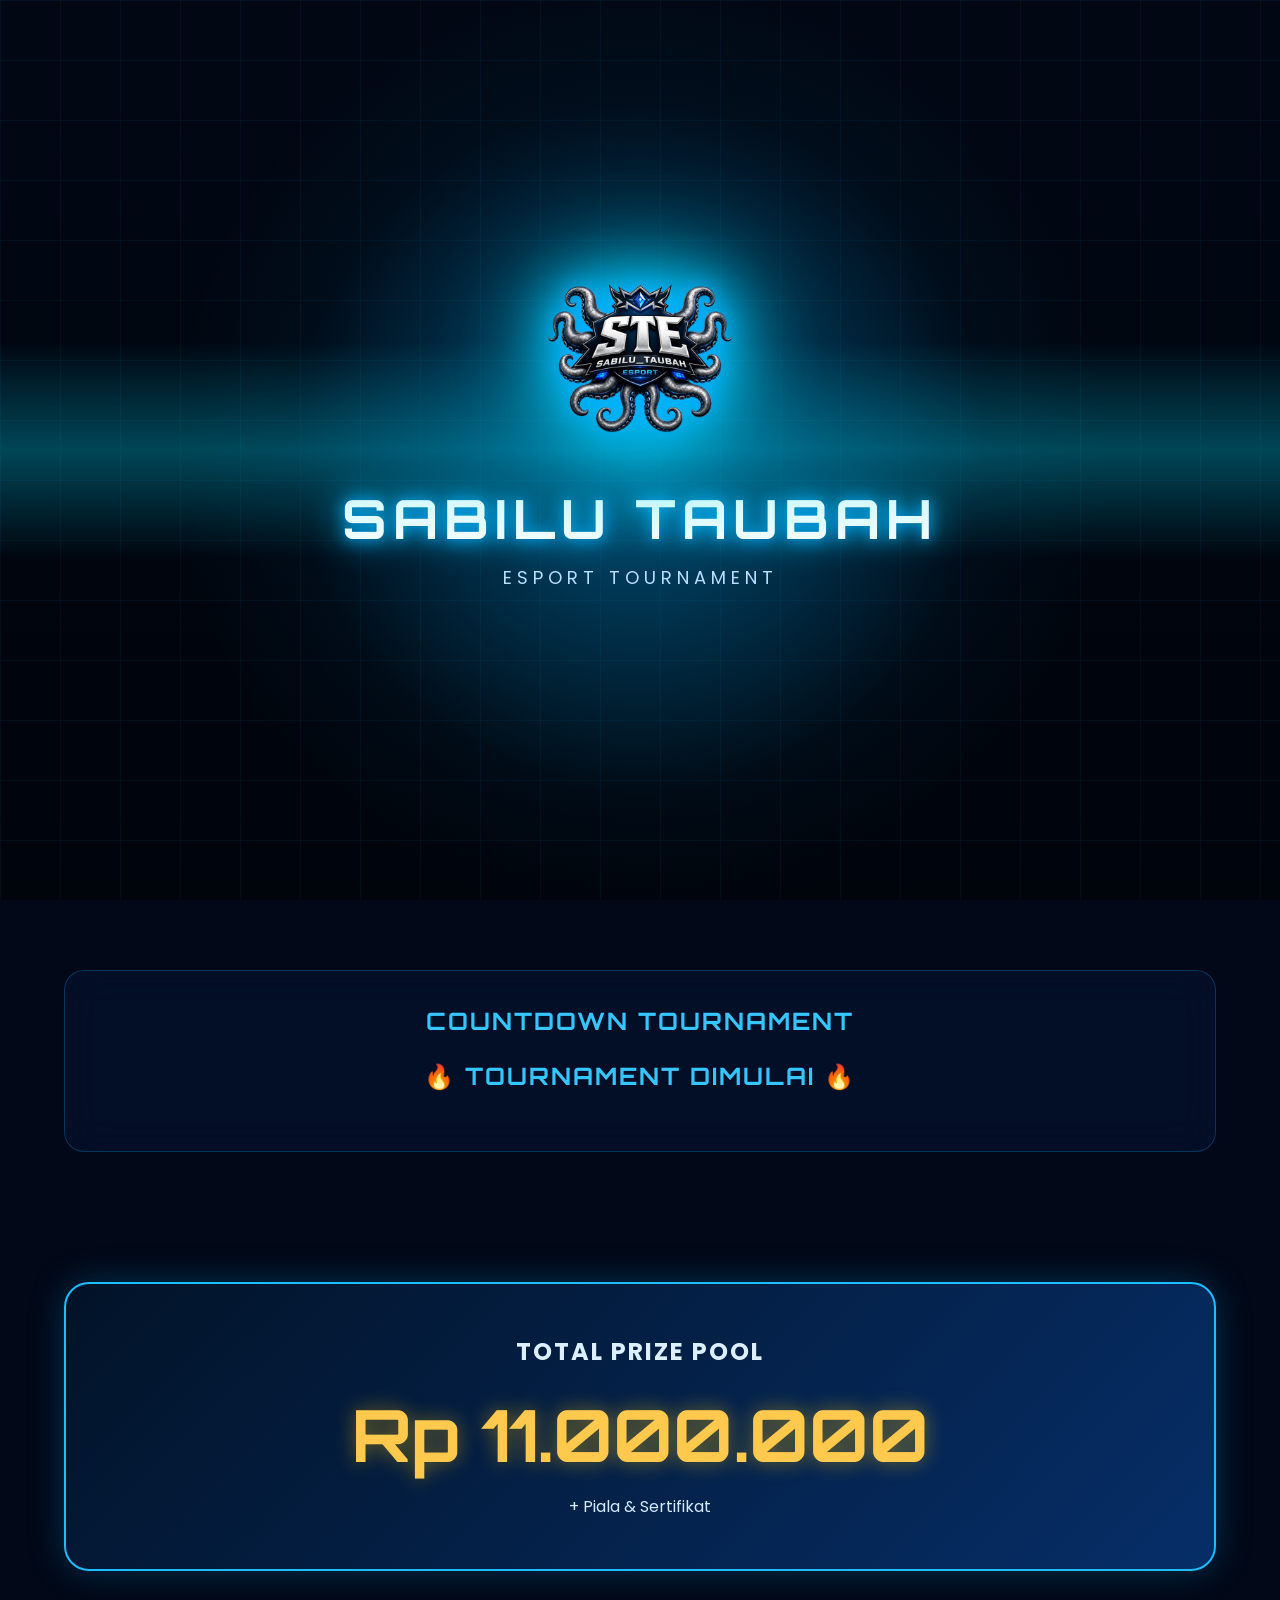
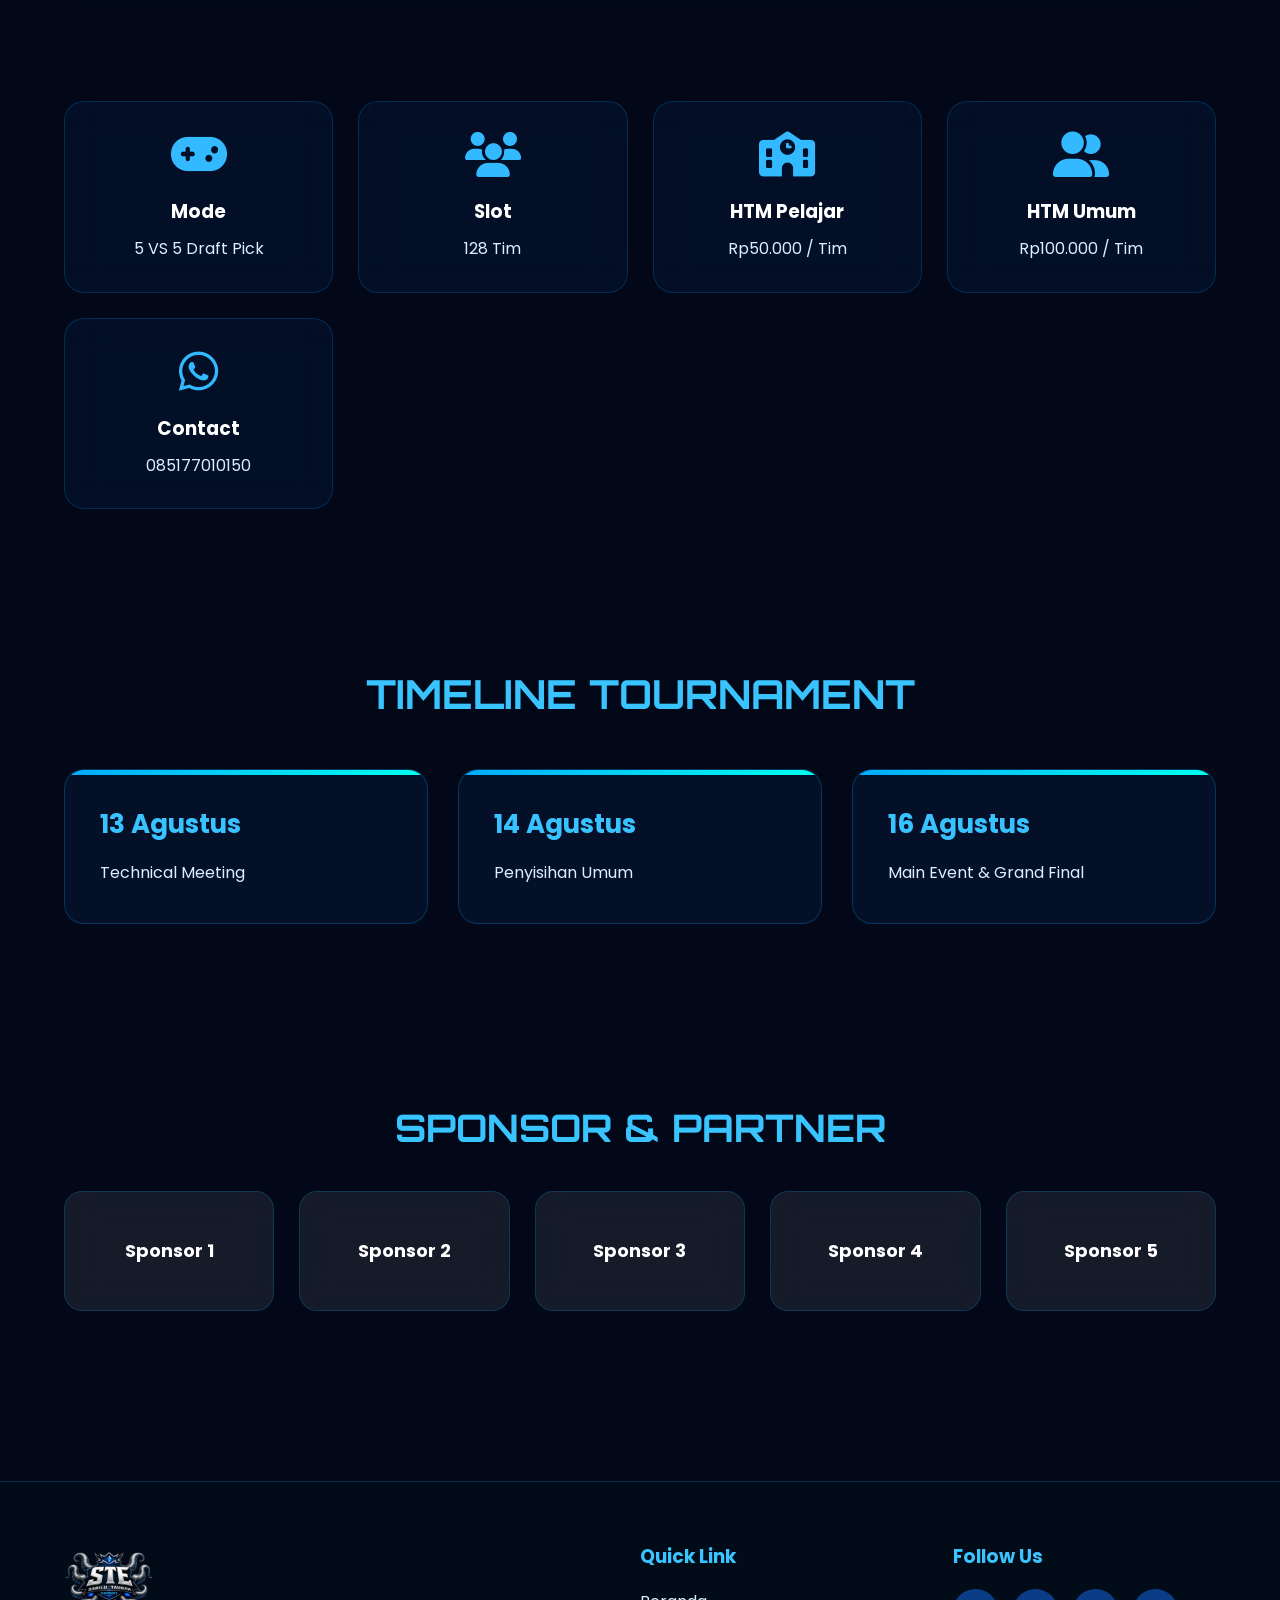
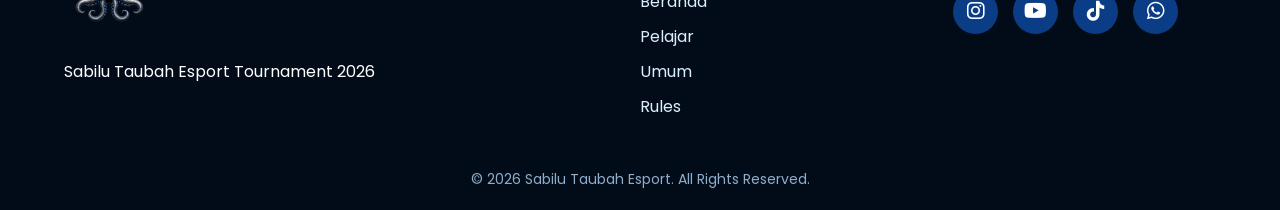
==== index.html @ e4bb710c "Update social media links in index.html" ====
<!DOCTYPE html>
<html lang="id">

<head>

    <meta charset="UTF-8">

    <meta name="viewport" content="width=device-width, initial-scale=1.0">

    <title>Sabilu Taubah Esport Tournament</title>

    <link rel="stylesheet" href="css/style.css">

    <link rel="stylesheet" href="css/loader.css">

    <link rel="preconnect" href="https://fonts.googleapis.com">

    <link rel="preconnect" href="https://fonts.gstatic.com" crossorigin>

    <link href="https://fonts.googleapis.com/css2?family=Orbitron:wght@500;700;800&family=Poppins:wght@300;400;500;600;700&display=swap" rel="stylesheet">

    <link rel="stylesheet" href="https://cdnjs.cloudflare.com/ajax/libs/font-awesome/6.7.2/css/all.min.css">

</head>

<body>

<div id="loader">

    <div class="loader-bg"></div>

    <div class="loader-light"></div>

    <img src="assets/stelogo.png" class="loader-logo">

    <h1>SABILU TAUBAH</h1>

    <p>ESPORT TOURNAMENT</p>

    <div class="loader-progress">
        <span></span>
    </div>

</div>

<div class="background"></div>

<!-- ================= NAVBAR ================= -->

<header>

<div class="container navbar">

<div class="logo">

<img src="assets/stelogo.png">

</div>

<nav>

<a href="#">Beranda</a>

<a href="pelajar.html">Pelajar</a>

<a href="umum.html">Umum</a>

<a href="#">Rules</a>

<a href="#">Timeline</a>

<a href="#">Sponsor</a>

<a href="#">FAQ</a>

<a href="#">Kontak</a>

</nav>

<a href="#" class="btn-daftar">

DAFTAR SEKARANG

</a>

</div>

</header>

<!-- ================= HERO ================= -->

<section class="hero">

<div class="overlay"></div>

<div class="container hero-grid">

<div class="hero-center">

<img src="assets/stelogo.png" class="hero-logo">

<h1>

SABILU TAUBAH

<span>ESPORT TOURNAMENT</span>

</h1>

<h3>

MOBILE LEGENDS : BANG BANG

</h3>

<p>

"Bersatu Dalam Game, Menang Dengan Sportivitas"

</p>

<div class="hero-button">

<a href="pelajar.html" class="btn blue">

🎓 REGIONAL PELAJAR

</a>

<a href="umum.html" class="btn dark">

👥 REGIONAL UMUM

</a>

</div>

</div>

<div class="hero-info">

<div class="info-box">

<i class="fa-solid fa-calendar-days"></i>

<div>

<h4>Main Event</h4>

<p>16 Agustus 2026</p>

</div>

</div>

<div class="info-box">

<i class="fa-solid fa-users"></i>

<div>

<h4>Slot Tim</h4>

<p>128 Tim</p>

</div>

</div>

<div class="info-box">

<i class="fa-solid fa-location-dot"></i>

<div>

<h4>Lokasi</h4>

<p>MAKO Sabilu_Taubah</p>

</div>

</div>

</div>

</div>

</section>

<!-- ================= COUNTDOWN ================= -->

<section class="countdown">

<div class="container">

<h2>

COUNTDOWN TOURNAMENT

</h2>

<div id="timer">

00 : 00 : 00 : 00

</div>

</div>

</section>

<!-- ================= PRIZE ================= -->

<section class="prize">

<div class="container">

<div class="prize-box">

<h2>

TOTAL PRIZE POOL

</h2>

<h1>

Rp 11.000.000

</h1>

<p>

+ Piala & Sertifikat

</p>

</div>

</div>

</section>

<!-- ================= INFO ================= -->

<section class="information">

<div class="container info-grid">

<div class="card">

<i class="fa-solid fa-gamepad"></i>

<h3>Mode</h3>

<p>5 VS 5 Draft Pick</p>

</div>

<div class="card">

<i class="fa-solid fa-users"></i>

<h3>Slot</h3>

<p>128 Tim</p>

</div>

<div class="card">

<i class="fa-solid fa-school"></i>

<h3>HTM Pelajar</h3>

<p>Rp50.000 / Tim</p>

</div>

<div class="card">

<i class="fa-solid fa-user-group"></i>

<h3>HTM Umum</h3>

<p>Rp100.000 / Tim</p>

</div>

<div class="card">

<i class="fa-brands fa-whatsapp"></i>

<h3>Contact</h3>

<p>085177010150</p>

</div>

</div>

</section>

<!-- ================= TIMELINE ================= -->

<section class="timeline">

<div class="container">

<h2>

TIMELINE TOURNAMENT

</h2>

<div class="timeline-grid">

<div class="timeline-card">

<h3>13 Agustus</h3>

<p>Technical Meeting</p>

</div>

<div class="timeline-card">

<h3>14 Agustus</h3>

<p>Penyisihan Umum</p>

</div>

<div class="timeline-card">

<h3>16 Agustus</h3>

<p>Main Event & Grand Final</p>

</div>

</div>

</div>

</section>

<!-- ================= SPONSOR ================= -->

<section class="sponsor">

<div class="container">

<h2>

SPONSOR & PARTNER

</h2>

<div class="sponsor-grid">

<div>Sponsor 1</div>

<div>Sponsor 2</div>

<div>Sponsor 3</div>

<div>Sponsor 4</div>

<div>Sponsor 5</div>

</div>

</div>

</section>

<!-- ================= FOOTER ================= -->

<footer>

<div class="container footer-grid">

<div>

<img src="assets/stelogo.png" width="90">

<p>

Sabilu Taubah Esport Tournament 2026

</p>

</div>

<div>

<h3>Quick Link</h3>

<a href="#">Beranda</a>

<a href="#">Pelajar</a>

<a href="#">Umum</a>

<a href="#">Rules</a>

</div>

<div>

<h3>Follow Us</h3>

<div class="social">

    <a href="https://instagram.com/sabilutaubah" target="_blank">
        <i class="fab fa-instagram"></i>
    </a>

    <a href="https://youtube.com/@gusiqdamofficial" target="_blank">
        <i class="fab fa-youtube"></i>
    </a>

    <a href="https://tiktok.com/@sabilutaubah" target="_blank">
        <i class="fab fa-tiktok"></i>
    </a>

    <a href="https://wa.me/6285177010150" target="_blank">
        <i class="fab fa-whatsapp"></i>
    </a>

</div>

</div>

</div>

<p class="copyright">

© 2026 Sabilu Taubah Esport. All Rights Reserved.

</p>

</footer>

<script src="js/loader.js"></script>
<script src="js/script.js"></script>
</body>

</body>

</html>
---- css/style.css ----
/* ===========================================
   SABILU TAUBAH ESPORT
   PREMIUM UI
=========================================== */

*{
    margin:0;
    padding:0;
    box-sizing:border-box;
}

html{
    scroll-behavior:smooth;
}

body{

    font-family:'Poppins',sans-serif;

    background:#020817;

    color:#fff;

    overflow-x:hidden;

}

/* ==========================
   CONTAINER
========================== */

.container{

    width:90%;

    max-width:1400px;

    margin:auto;

}

/* ==========================
   BACKGROUND
========================== */

.background{

    position:fixed;

    inset:0;

    background:url("../assets/stebackground.png");

    background-size:cover;

    background-position:center;

    background-repeat:no-repeat;

    z-index:-3;

}

.background::after{

    content:"";

    position:absolute;

    inset:0;

    background:

    linear-gradient(

    rgba(0,10,30,.85),

    rgba(0,20,60,.88)

    );

}

/* ==========================
   NAVBAR
========================== */

header{

    position:fixed;

    top:0;

    left:0;

    width:100%;

    z-index:999;

}

.navbar{

    display:flex;

    justify-content:space-between;

    align-items:center;

    height:90px;

    backdrop-filter:blur(20px);

    background:rgba(0,0,0,.30);

    border-bottom:1px solid rgba(0,170,255,.25);

}

/* ==========================
LOGO
========================== */

.logo img{

    width:75px;

    transition:.35s;

}

.logo img:hover{

    transform:scale(1.08);

}

/* ==========================
MENU
========================== */

nav{

    display:flex;

    gap:32px;

}

nav a{

    color:white;

    text-decoration:none;

    font-weight:600;

    font-size:15px;

    text-transform:uppercase;

    transition:.3s;

}

nav a:hover{

    color:#25b8ff;

}

/* ==========================
BUTTON
========================== */

.btn-daftar{

    background:#0d6efd;

    color:white;

    text-decoration:none;

    padding:14px 28px;

    border-radius:10px;

    font-weight:bold;

    transition:.35s;

    box-shadow:0 0 25px rgba(0,120,255,.45);

}

.btn-daftar:hover{

    background:#25b8ff;

    transform:translateY(-3px);

}

/* ==========================
HERO
========================== */

.hero{

    min-height:100vh;

    display:flex;

    align-items:center;

    position:relative;

    padding-top:120px;

}

.overlay{

    position:absolute;

    inset:0;

    background:rgba(0,0,0,.45);

}

.hero-grid{

    position:relative;

    z-index:2;

    display:grid;

    grid-template-columns:2fr 1fr;

    gap:40px;

    align-items:center;

}

/* ==========================
CENTER
========================== */

.hero-center{

    text-align:center;

}

.hero-logo{

    width:220px;

    margin-bottom:20px;

    filter:drop-shadow(0 0 25px #00bfff);

    animation:float 4s ease-in-out infinite;

}

@keyframes float{

0%,100%{

transform:translateY(0);

}

50%{

transform:translateY(-12px);

}

}

.hero-center h1{

    font-size:74px;

    font-family:'Orbitron',sans-serif;

    line-height:1.1;

    margin-bottom:10px;

}

.hero-center span{

    display:block;

    color:#27b9ff;

    font-size:48px;

}

.hero-center h3{

    margin-top:15px;

    font-size:28px;

    color:#cfe7ff;

}

.hero-center p{

    margin-top:20px;

    font-size:18px;

    color:#d7e9ff;

}

/* ==========================
BUTTON HERO
========================== */

.hero-button{

    margin-top:40px;

    display:flex;

    justify-content:center;

    gap:25px;

    flex-wrap:wrap;

}

.btn{

    padding:20px 35px;

    border-radius:14px;

    text-decoration:none;

    font-weight:700;

    transition:.35s;

    min-width:280px;

}

.blue{

    background:#0078ff;

    color:white;

}

.dark{

    background:#081e45;

    border:1px solid #1fbfff;

    color:white;

}

.btn:hover{

    transform:translateY(-6px);

    box-shadow:0 0 25px #00bfff;

}

/* ==========================
SIDE INFO
========================== */

.hero-info{

    display:flex;

    flex-direction:column;

    gap:20px;

}

.info-box{

    display:flex;

    align-items:center;

    gap:18px;

    padding:25px;

    border-radius:18px;

    background:rgba(0,20,50,.65);

    backdrop-filter:blur(20px);

    border:1px solid rgba(0,170,255,.30);

}

.info-box i{

    font-size:34px;

    color:#31b8ff;

}

.info-box h4{

    margin-bottom:6px;

    font-size:18px;

}

.info-box p{

    color:#d8e8ff;

}

/* ==========================
RESPONSIVE
========================== */

@media(max-width:1000px){

.hero-grid{

grid-template-columns:1fr;

}

.hero-info{

margin-top:40px;

}

.hero-center h1{

font-size:52px;

}

.hero-center span{

font-size:34px;

}

nav{

display:none;

}

.btn-daftar{

display:none;

}

}

@media(max-width:600px){

.hero-logo{

width:150px;

}

.hero-center h1{

font-size:38px;

}

.hero-center span{

font-size:26px;

}

.hero-center h3{

font-size:20px;

}

.hero-button{

flex-direction:column;

}

.btn{

width:100%;

min-width:0;

}

}/* ==========================================
   COUNTDOWN
========================================== */

.countdown{

    padding:70px 0;

}

.countdown .container{

    background:rgba(5,18,45,.75);

    border:1px solid rgba(0,170,255,.25);

    border-radius:20px;

    backdrop-filter:blur(20px);

    padding:35px;

    text-align:center;

}

.countdown h2{

    font-family:'Orbitron',sans-serif;

    color:#35c5ff;

    margin-bottom:25px;

    letter-spacing:2px;

}

#timer{

    display:flex;

    justify-content:center;

    gap:20px;

    flex-wrap:wrap;

}

.time-box{

    width:150px;

    padding:25px;

    background:rgba(0,0,0,.35);

    border:1px solid rgba(0,170,255,.25);

    border-radius:15px;

}

.time-box h1{

    font-size:52px;

    color:#35c5ff;

    font-family:'Orbitron',sans-serif;

}

.time-box p{

    margin-top:8px;

    color:#ddd;

    text-transform:uppercase;

}

/* ==========================================
   PRIZE POOL
========================================== */

.prize{

    padding:60px 0;

}

.prize-box{

    background:linear-gradient(135deg,#021328,#062e68);

    border:2px solid #1dbdff;

    border-radius:25px;

    text-align:center;

    padding:50px;

    box-shadow:0 0 35px rgba(0,170,255,.25);

}

.prize-box h2{

    color:#dbefff;

    margin-bottom:20px;

    letter-spacing:2px;

}

.prize-box h1{

    font-size:72px;

    color:#ffc94d;

    font-family:'Orbitron',sans-serif;

    text-shadow:0 0 20px rgba(255,196,0,.45);

}

.prize-box p{

    margin-top:15px;

    color:#d5e9ff;

}

/* ==========================================
   INFO TOURNAMENT
========================================== */

.information{

    padding:70px 0;

}

.info-grid{

    display:grid;

    grid-template-columns:repeat(auto-fit,minmax(220px,1fr));

    gap:25px;

}

.card{

    background:rgba(4,18,45,.75);

    border:1px solid rgba(0,170,255,.20);

    border-radius:20px;

    backdrop-filter:blur(20px);

    padding:30px;

    text-align:center;

    transition:.35s;

}

.card:hover{

    transform:translateY(-8px);

    box-shadow:0 0 25px rgba(0,180,255,.35);

}

.card i{

    font-size:45px;

    color:#32b9ff;

    margin-bottom:20px;

}

.card h3{

    margin-bottom:10px;

    color:#fff;

}

.card p{

    color:#dbefff;

    line-height:1.6;

}

/* ==========================================
   RESPONSIVE
========================================== */

@media(max-width:900px){

.prize-box h1{

font-size:48px;

}

.time-box{

width:120px;

}

.time-box h1{

font-size:40px;

}

}

@media(max-width:600px){

.countdown .container{

padding:20px;

}

.time-box{

width:100%;

}

.prize-box{

padding:30px;

}

.prize-box h1{

font-size:36px;

}

.card{

padding:20px;

}

}/* ==========================================
   TIMELINE
========================================== */

.timeline{

    padding:90px 0;

}

.timeline h2{

    text-align:center;

    font-size:40px;

    font-family:'Orbitron',sans-serif;

    margin-bottom:50px;

    color:#39c4ff;

}

.timeline-grid{

    display:grid;

    grid-template-columns:repeat(auto-fit,minmax(280px,1fr));

    gap:30px;

}

.timeline-card{

    background:rgba(5,18,45,.80);

    backdrop-filter:blur(20px);

    border:1px solid rgba(0,170,255,.25);

    border-radius:20px;

    padding:35px;

    transition:.35s;

    position:relative;

    overflow:hidden;

}

.timeline-card::before{

content:"";

position:absolute;

top:0;

left:0;

width:100%;

height:5px;

background:linear-gradient(90deg,#00aaff,#00ffee);

}

.timeline-card:hover{

transform:translateY(-10px);

box-shadow:0 0 30px rgba(0,180,255,.30);

}

.timeline-card h3{

font-size:26px;

margin-bottom:15px;

color:#38c2ff;

}

.timeline-card p{

color:#dbefff;

line-height:1.8;

}

/* ==========================================
   SPONSOR
========================================== */

.sponsor{

padding:90px 0;

}

.sponsor h2{

text-align:center;

font-size:38px;

margin-bottom:40px;

font-family:'Orbitron',sans-serif;

color:#39c4ff;

}

.sponsor-grid{

display:grid;

grid-template-columns:repeat(auto-fit,minmax(180px,1fr));

gap:25px;

}

.sponsor-grid div{

height:120px;

border-radius:18px;

display:flex;

justify-content:center;

align-items:center;

background:rgba(255,255,255,.08);

border:1px solid rgba(0,170,255,.20);

backdrop-filter:blur(20px);

transition:.3s;

font-weight:bold;

font-size:18px;

}

.sponsor-grid div:hover{

transform:scale(1.05);

box-shadow:0 0 20px rgba(0,170,255,.35);

}

/* ==========================================
   FOOTER
========================================== */

footer{

margin-top:80px;

background:#020b18;

padding:60px 0 20px;

border-top:1px solid rgba(0,170,255,.20);

}

.footer-grid{

display:grid;

grid-template-columns:2fr 1fr 1fr;

gap:50px;

}

.footer-grid img{

width:90px;

margin-bottom:20px;

}

.footer-grid h3{

margin-bottom:18px;

color:#39c4ff;

}

.footer-grid a{

display:block;

text-decoration:none;

color:#dbefff;

margin-bottom:10px;

transition:.3s;

}

.footer-grid a:hover{

color:#37bfff;

padding-left:8px;

}

.social{

display:flex;

gap:15px;

margin-top:10px;

}

.social a{

width:45px;

height:45px;

display:flex;

justify-content:center;

align-items:center;

border-radius:50%;

background:#0b3d87;

font-size:20px;

color:white;

transition:.35s;

}

.social a:hover{

background:#00aaff;

transform:translateY(-5px);

}

.copyright{

margin-top:40px;

text-align:center;

color:#8faecc;

font-size:14px;

}

/* ==========================================
   SCROLLBAR
========================================== */

::-webkit-scrollbar{

width:10px;

}

::-webkit-scrollbar-track{

background:#061224;

}

::-webkit-scrollbar-thumb{

background:#1aaeff;

border-radius:20px;

}

/* ==========================================
   ANIMATION
========================================== */

.fade-up{

opacity:0;

transform:translateY(50px);

transition:1s;

}

.fade-up.show{

opacity:1;

transform:translateY(0);

}

/* ==========================================
   MOBILE
========================================== */

@media(max-width:900px){

.footer-grid{

grid-template-columns:1fr;

text-align:center;

}

.social{

justify-content:center;

}

.timeline h2,
.sponsor h2{

font-size:30px;

}

.timeline-card{

padding:25px;

}

}

@media(max-width:600px){

.timeline{

padding:60px 0;

}

.sponsor{

padding:60px 0;

}

.timeline-card h3{

font-size:22px;

}

.sponsor-grid{

grid-template-columns:1fr 1fr;

}

}body{
    opacity:0;
    transition:opacity .8s ease;
}

body.loaded{
    opacity:1;
}
---- css/loader.css ----
/* ===========================================
   SABILU TAUBAH ESPORT
   CINEMATIC LOADER
=========================================== */

#loader{
    position:fixed;
    inset:0;
    width:100%;
    height:100vh;
    background:#010814;
    display:flex;
    justify-content:center;
    align-items:center;
    flex-direction:column;
    overflow:hidden;
    z-index:99999;
    transition:opacity .8s ease,visibility .8s ease;
}

#loader.hide{
    opacity:0;
    visibility:hidden;
    pointer-events:none;
}

/* ===========================
   BACKGROUND
=========================== */

.loader-bg{
    position:absolute;
    inset:0;
    background:
    radial-gradient(circle at center,
    rgba(0,170,255,.15),
    transparent 60%),
    linear-gradient(#010814,#00040b);
}

/* ===========================
   GRID
=========================== */

.loader-bg::before{

    content:"";

    position:absolute;

    inset:0;

    background-image:

    linear-gradient(rgba(0,170,255,.05) 1px,transparent 1px),

    linear-gradient(90deg,rgba(0,170,255,.05) 1px,transparent 1px);

    background-size:60px 60px;

    animation:gridMove 10s linear infinite;

}

@keyframes gridMove{

    from{

        transform:translateY(0);

    }

    to{

        transform:translateY(60px);

    }

}

/* ===========================
   LIGHT
=========================== */

.loader-light{

    position:absolute;

    width:700px;

    height:700px;

    border-radius:50%;

    background:

    radial-gradient(circle,

    rgba(0,180,255,.35),

    transparent 70%);

    animation:pulse 3s ease infinite;

}

@keyframes pulse{

0%,100%{

transform:scale(1);

opacity:.6;

}

50%{

transform:scale(1.15);

opacity:1;

}

}

/* ===========================
   LOGO
=========================== */

.loader-logo{

    width:190px;

    position:relative;

    z-index:5;

    opacity:0;

    transform:scale(.6);

    animation:

    logoIn 1.4s forwards;

    filter:

    drop-shadow(0 0 10px #00aaff)

    drop-shadow(0 0 25px #00bfff)

    drop-shadow(0 0 50px #00e1ff);

}

@keyframes logoIn{

0%{

opacity:0;

transform:scale(.5);

}

100%{

opacity:1;

transform:scale(1);

}

}

/* ===========================
   TITLE
=========================== */

#loader h1{

    margin-top:30px;

    font-family:'Orbitron',sans-serif;

    font-size:54px;

    letter-spacing:6px;

    color:white;

    opacity:0;

    animation:titleIn 1s .8s forwards;

    text-shadow:

    0 0 15px #00aaff,

    0 0 35px #00bfff;

}

#loader p{

    margin-top:12px;

    color:#b8dfff;

    font-size:18px;

    letter-spacing:5px;

    opacity:0;

    animation:titleIn 1s 1.2s forwards;

}

@keyframes titleIn{

from{

opacity:0;

transform:translateY(25px);

filter:blur(8px);

}

to{

opacity:1;

transform:translateY(0);

filter:blur(0);

}

}

/* ===========================
   SCAN LINE
=========================== */

#loader::after{

    content:"";

    position:absolute;

    left:0;

    width:100%;

    height:220px;

    background:

    linear-gradient(

    transparent,

    rgba(0,220,255,.30),

    transparent);

    animation:scan 2.6s infinite;

}

@keyframes scan{

0%{

top:-250px;

}

100%{

top:100%;

}

}

/* ===========================
   LOADING BAR
=========================== */

.loader-progress{

    width:320px;

    height:5px;

    background:rgba(255,255,255,.08);

    margin-top:40px;

    border-radius:20px;

    overflow:hidden;

}

.loader-progress span{

    display:block;

    width:0%;

    height:100%;

    background:linear-gradient(90deg,#00aaff,#00ffee);

    animation:loading 3.8s linear forwards;

    box-shadow:0 0 20px #00bfff;

}

@keyframes loading{

    from{

        width:0;

    }

    to{

        width:100%;

    }

}

/* ===========================
   RESPONSIVE
=========================== */

@media(max-width:768px){

.loader-logo{

width:140px;

}

#loader h1{

font-size:32px;

letter-spacing:3px;

}

#loader p{

font-size:14px;

letter-spacing:2px;

}

.loader-progress{

width:220px;

}

}
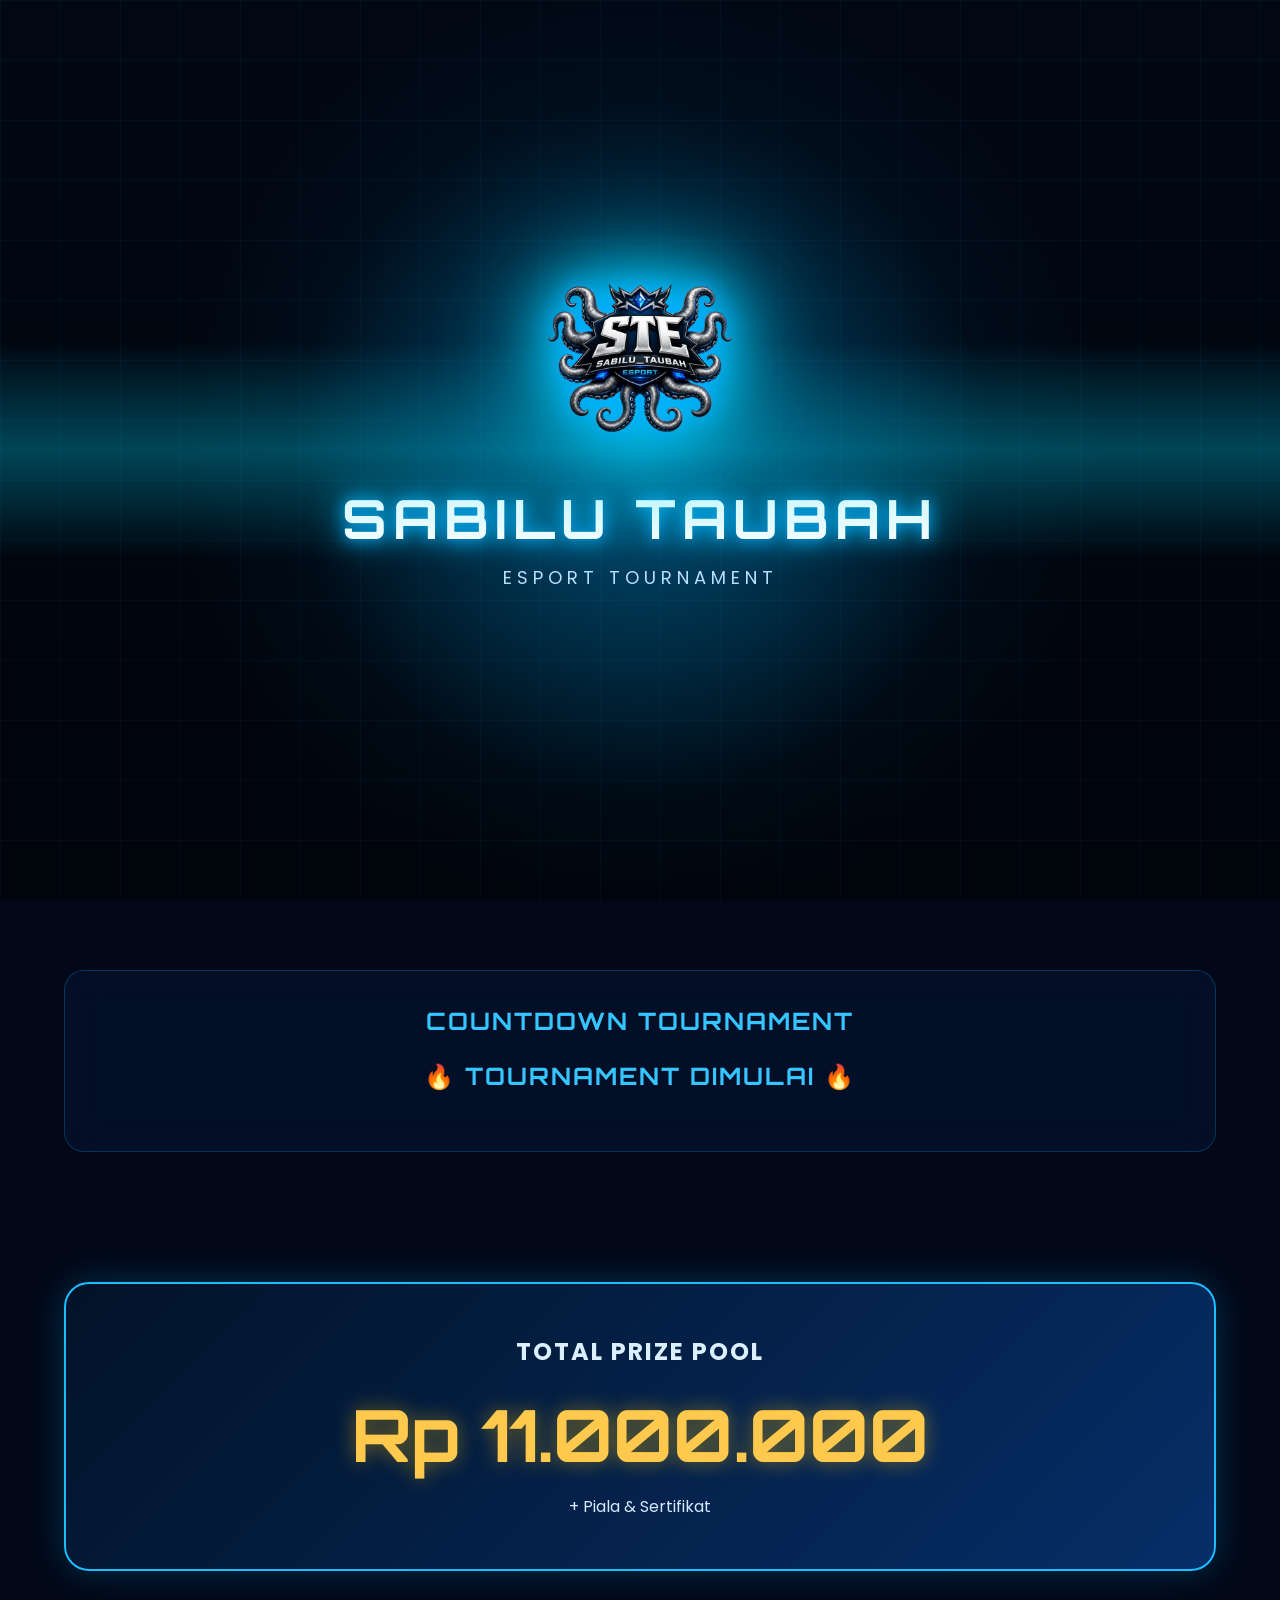
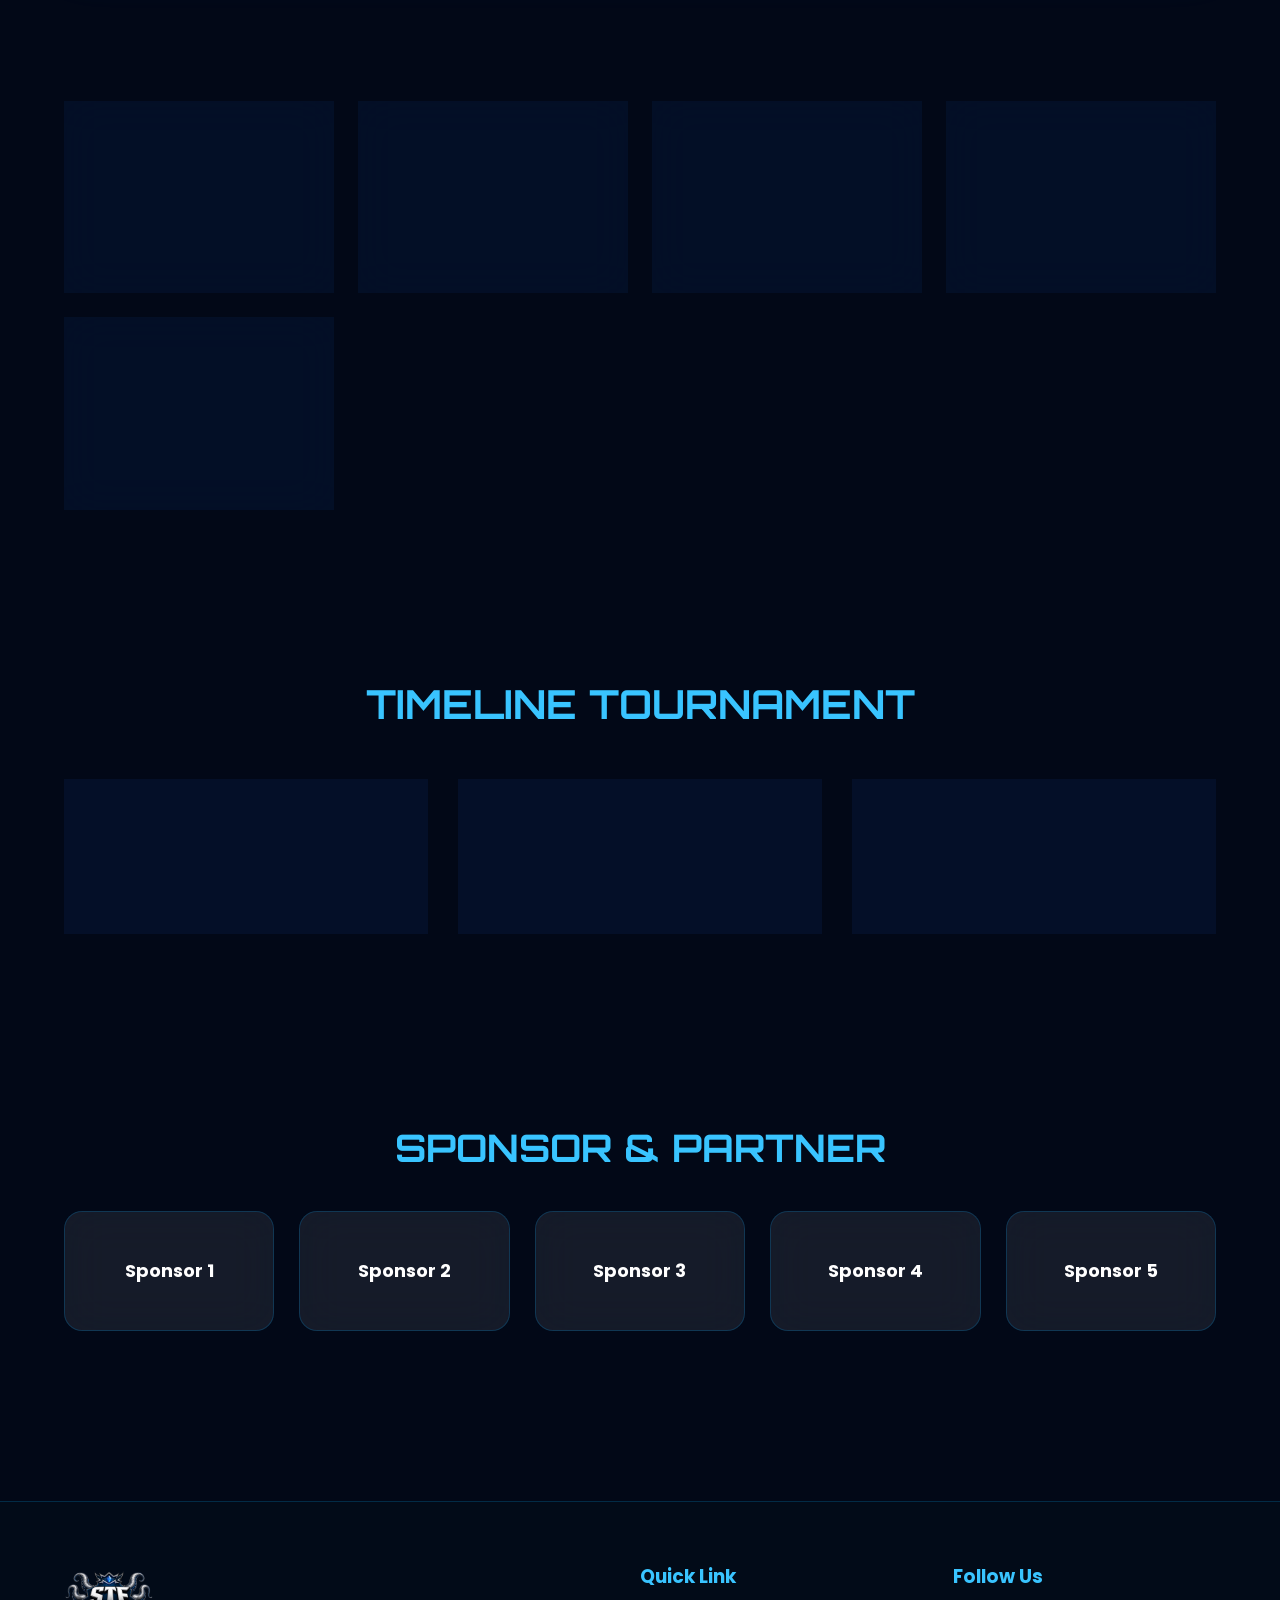
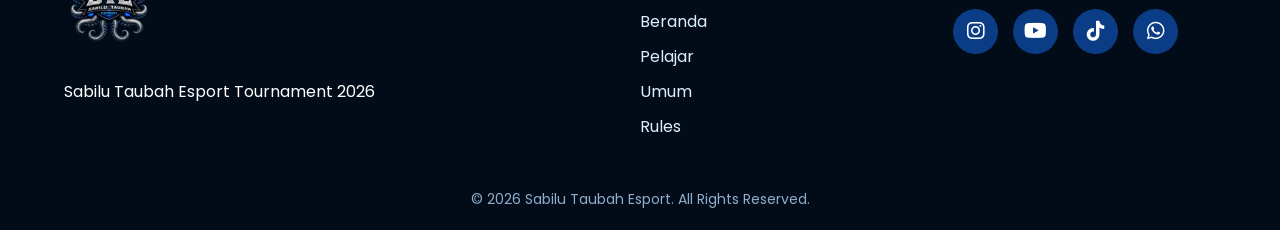
==== commit 9a3542d3: "Add Timeline Tournament section to index.html Added a new section for the Timeline Tournament with d" ====
--- a/index.html
+++ b/index.html
@@ -67,7 +67,27 @@
 
 <a href="#">Rules</a>
 
-<a href="#">Timeline</a>
+<a href="#timeline">Timeline</a>
+    <section id="timeline" class="timeline">
+
+    <div class="container">
+
+        <h2>TIMELINE TOURNAMENT</h2>
+
+        <p class="timeline-subtitle">
+            Jadwal Resmi Sabilu Taubah Esport Tournament 2026
+        </p>
+
+        <div class="timeline-poster">
+
+            <img src="assets/timeline-poster.jpg"
+                 alt="Timeline Tournament">
+
+        </div>
+
+    </div>
+
+</section>
 
 <a href="#">Sponsor</a>
 
@@ -413,15 +433,15 @@
 
 <div class="social">
 
-    <a href="https://instagram.com/sabilutaubah" target="_blank">
+    <a href="https://instagram.com/media_sabilutaubah" target="_blank">
         <i class="fab fa-instagram"></i>
     </a>
 
-    <a href="https://youtube.com/@gusiqdamofficial" target="_blank">
+    <a href="https://www.youtube.com/@gusiqdamofficial1024" target="_blank">
         <i class="fab fa-youtube"></i>
     </a>
 
-    <a href="https://tiktok.com/@sabilutaubah" target="_blank">
+    <a href="https://www.tiktok.com/@majelis_sabiluttaubah" target="_blank">
         <i class="fab fa-tiktok"></i>
     </a>
 
--- a/css/style.css
+++ b/css/style.css
@@ -1193,4 +1193,52 @@
 
 body.loaded{
     opacity:1;
-}+}/* ==========================
+   TIMELINE POSTER
+========================== */
+
+.timeline{
+    padding:100px 0;
+}
+
+.timeline-subtitle{
+    text-align:center;
+    color:#c7dfff;
+    margin-top:15px;
+    margin-bottom:40px;
+    font-size:18px;
+}
+
+.timeline-poster{
+
+    display:flex;
+    justify-content:center;
+
+}
+
+.timeline-poster img{
+
+    width:100%;
+    max-width:750px;
+
+    border-radius:22px;
+
+    border:2px solid rgba(0,170,255,.25);
+
+    box-shadow:
+        0 0 40px rgba(0,170,255,.25);
+
+    transition:.4s;
+
+    cursor:pointer;
+
+}
+
+.timeline-poster img:hover{
+
+    transform:scale(1.02);
+
+    box-shadow:
+        0 0 60px rgba(0,170,255,.45);
+
+}
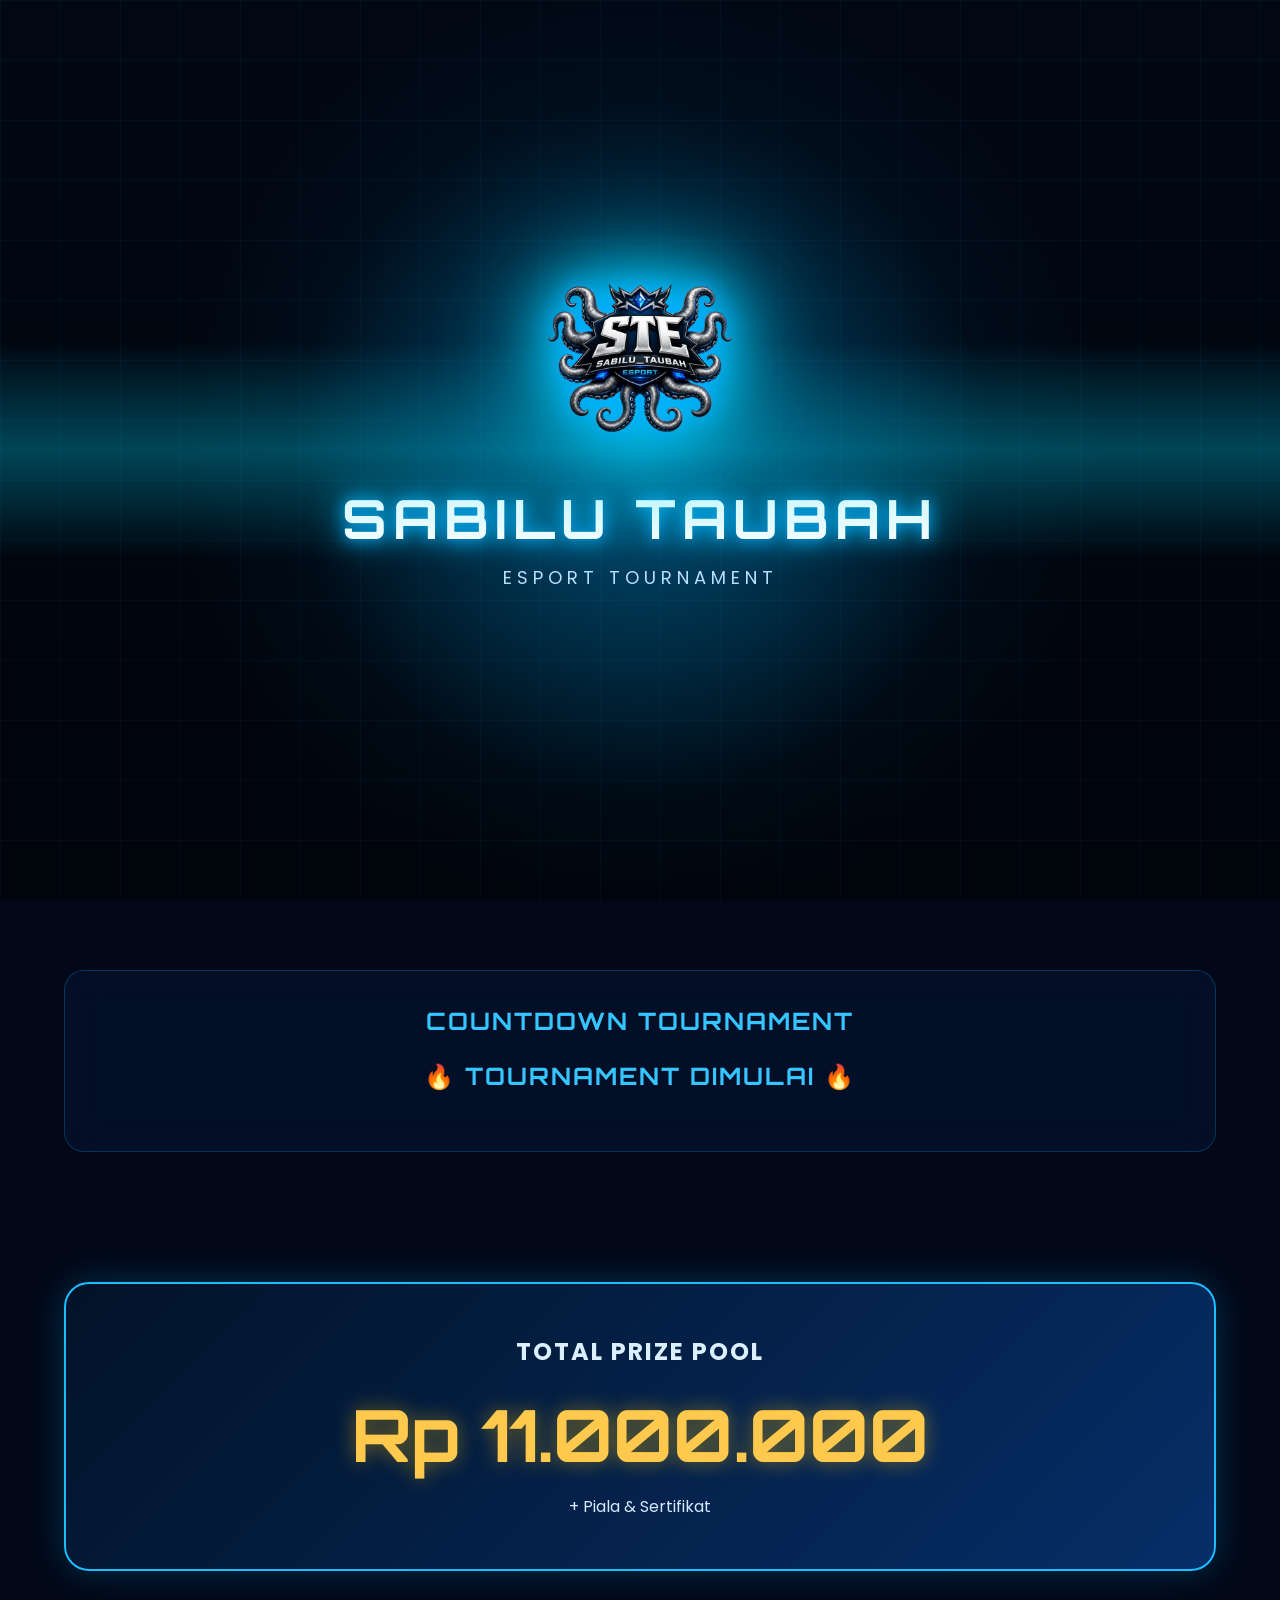
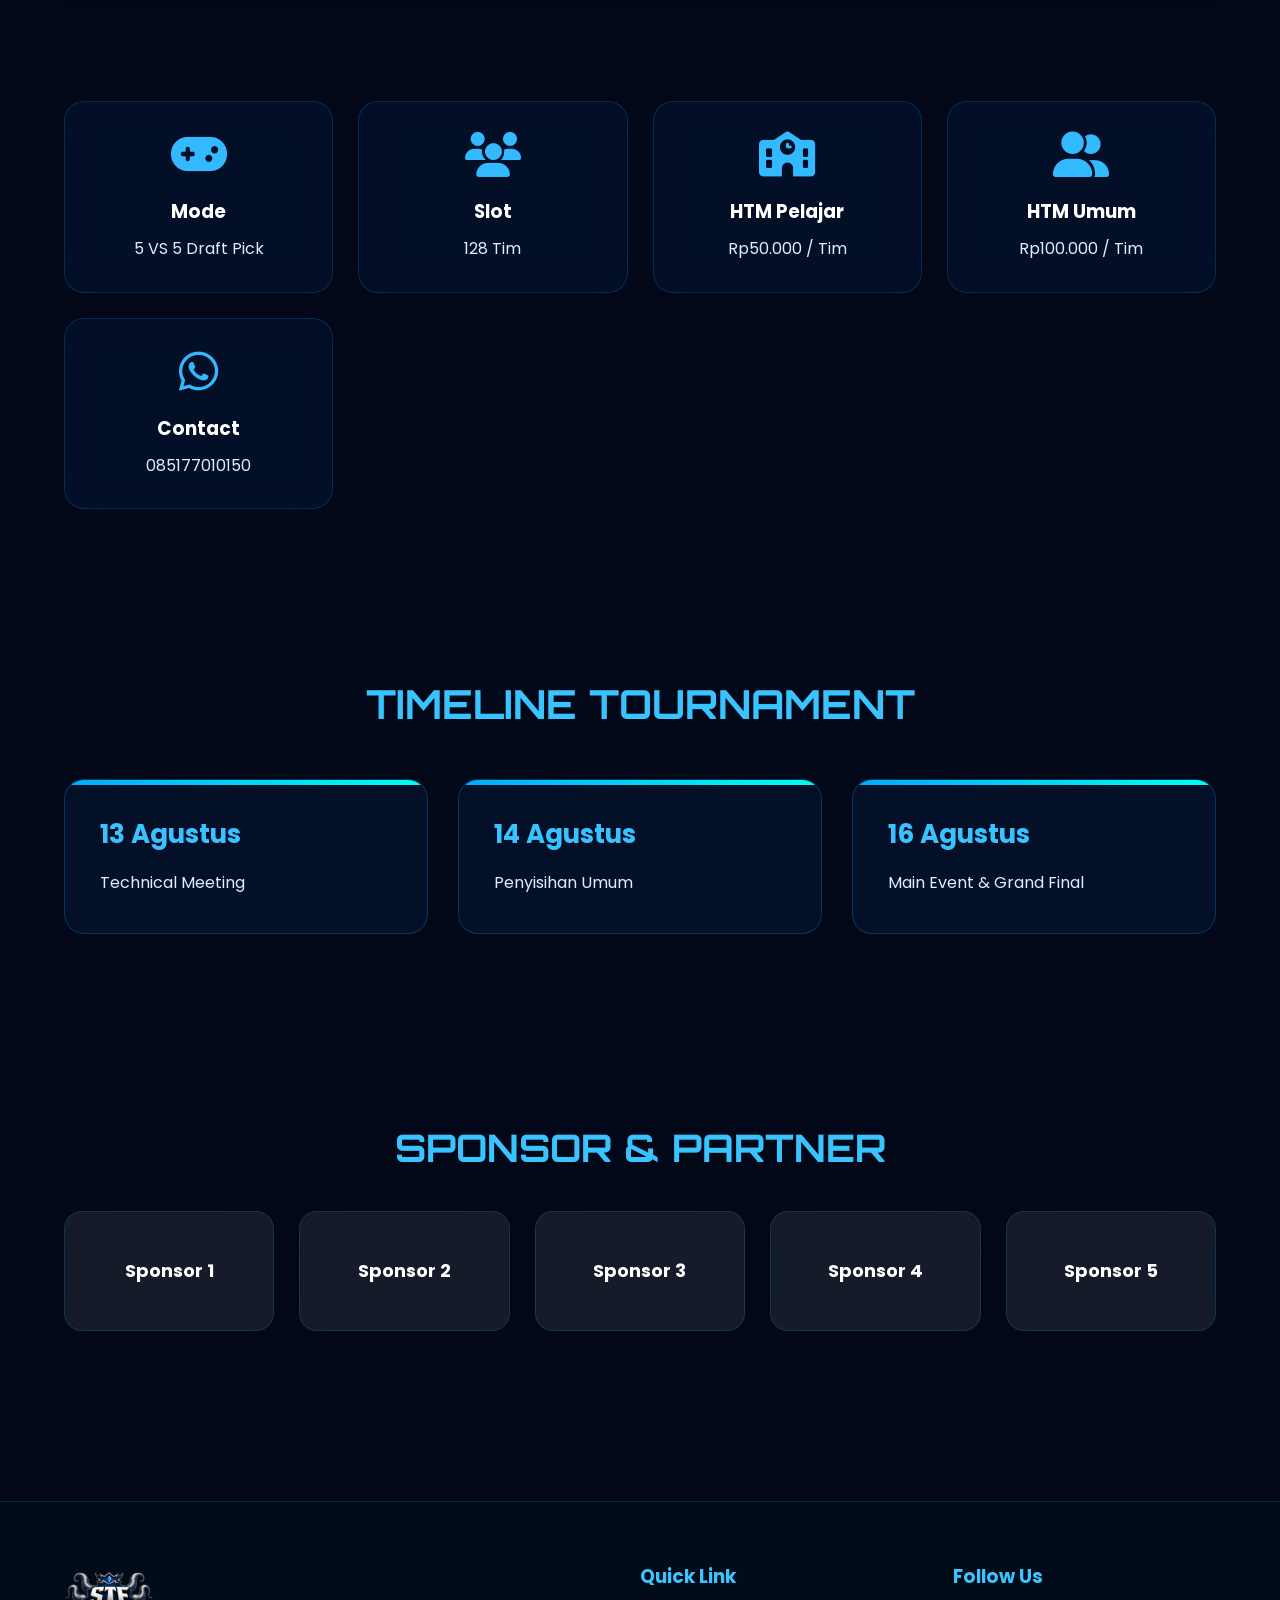
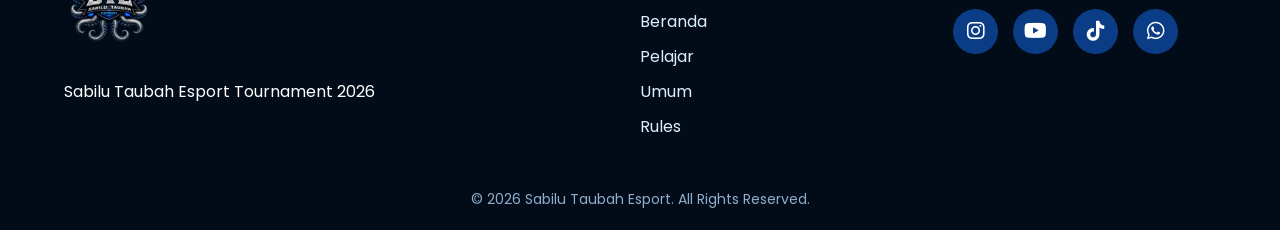
==== commit cc01115b: "Update Timeline link to point to timeline.html" ====
--- a/index.html
+++ b/index.html
@@ -67,7 +67,7 @@
 
 <a href="#">Rules</a>
 
-<a href="#timeline">Timeline</a>
+<a href="timeline.html">TIMELINE</a>
     <section id="timeline" class="timeline">
 
     <div class="container">
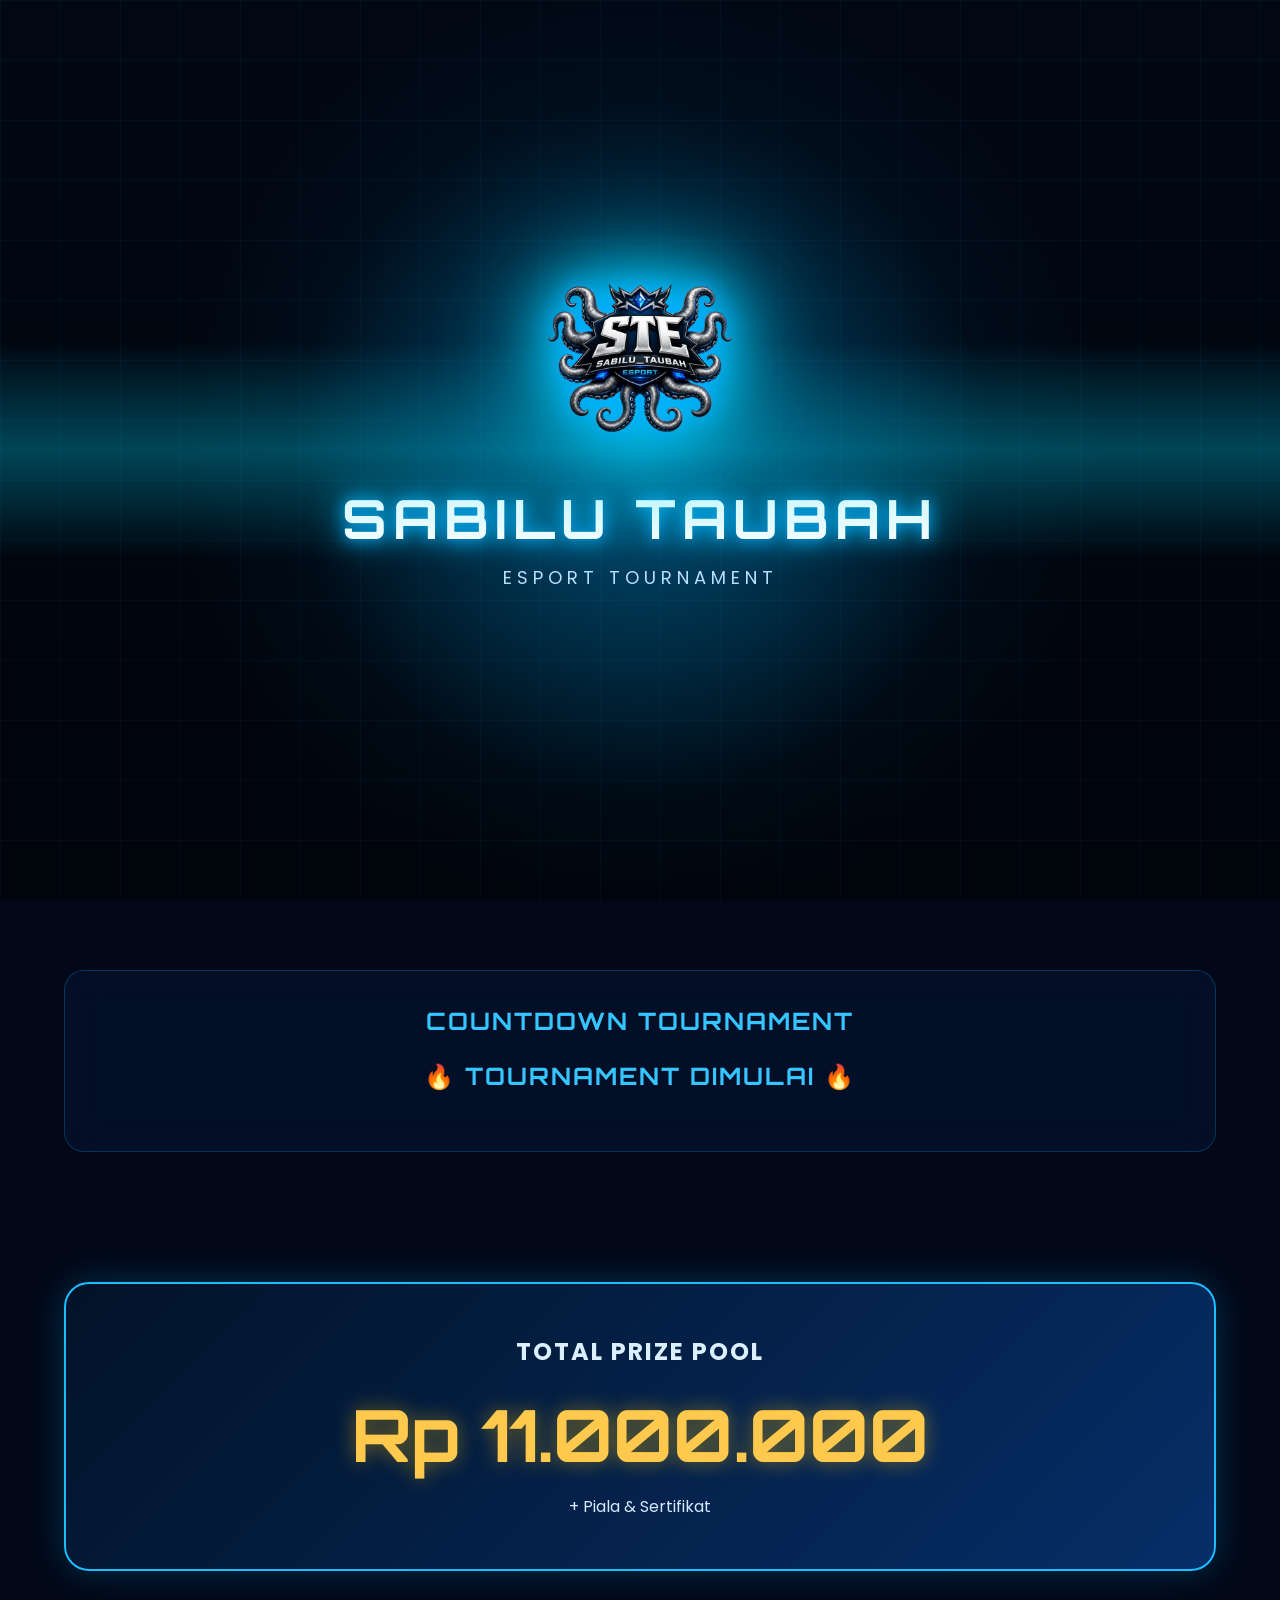
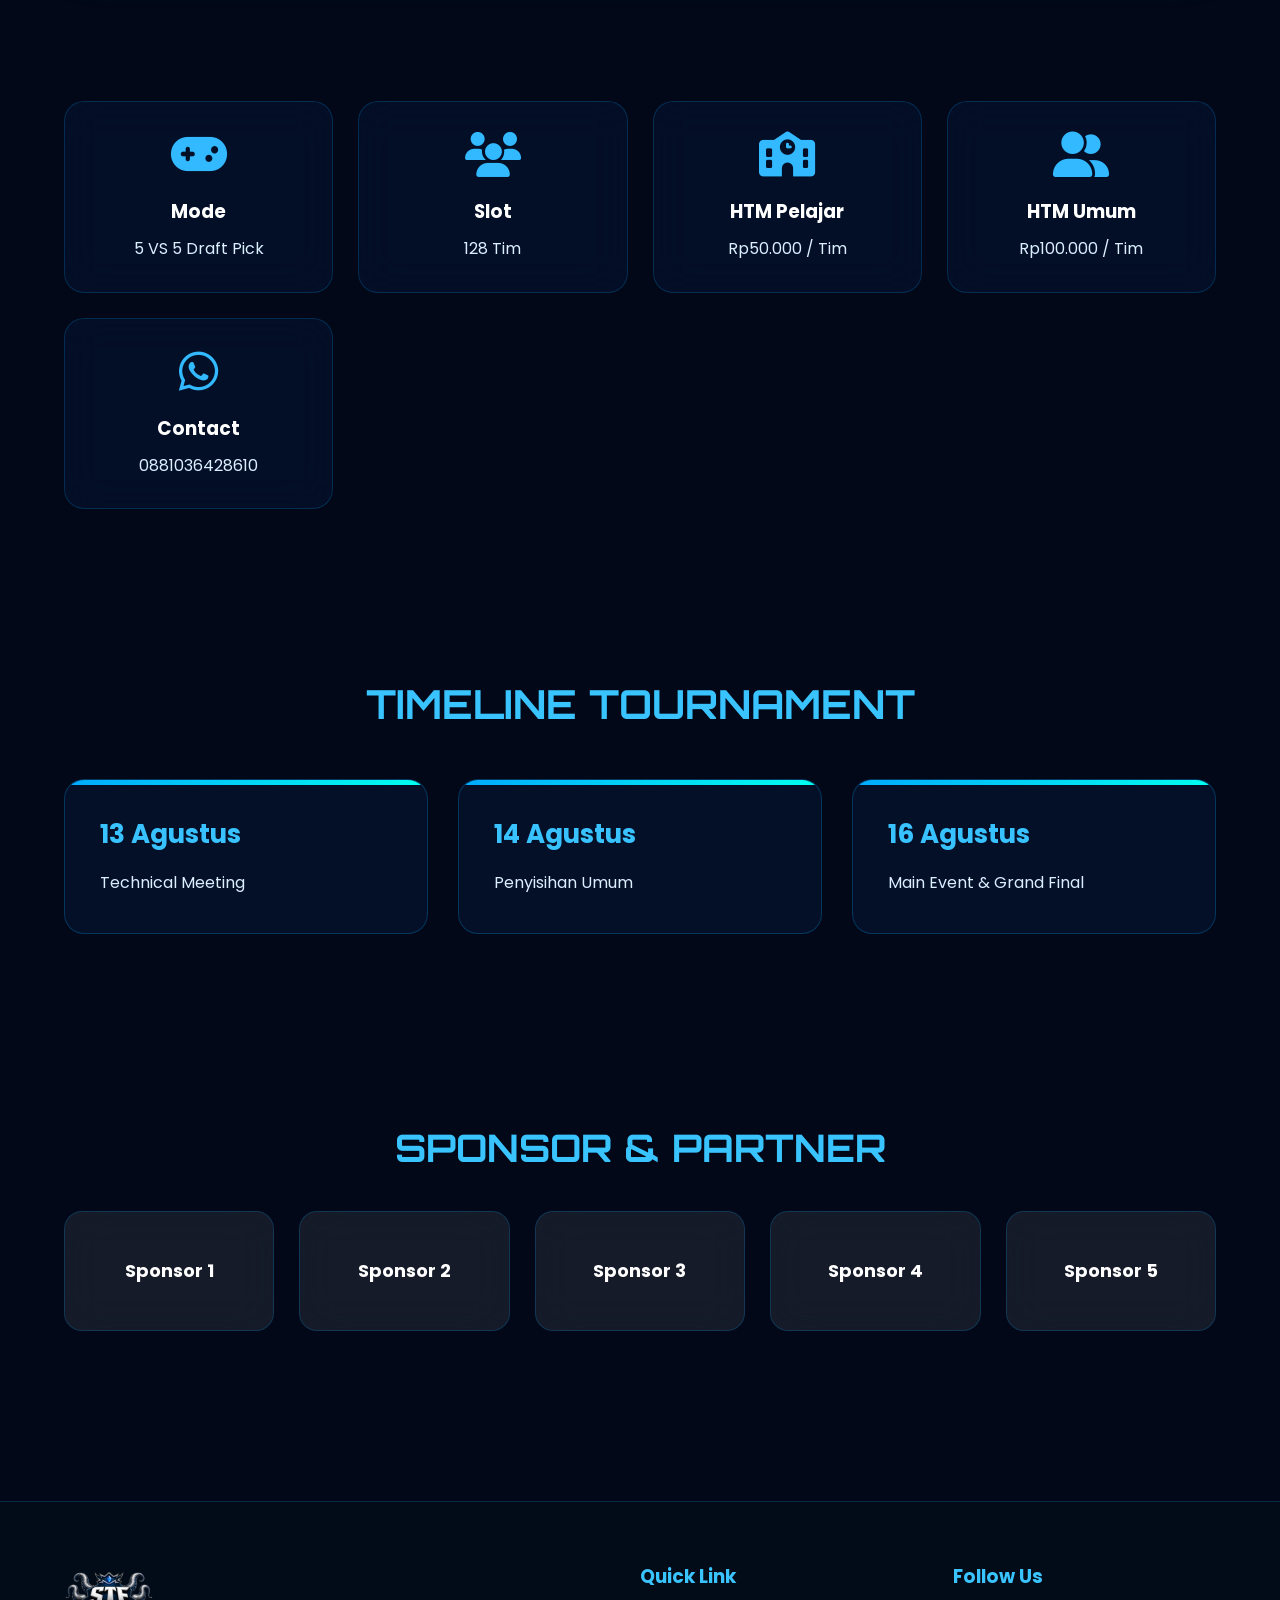
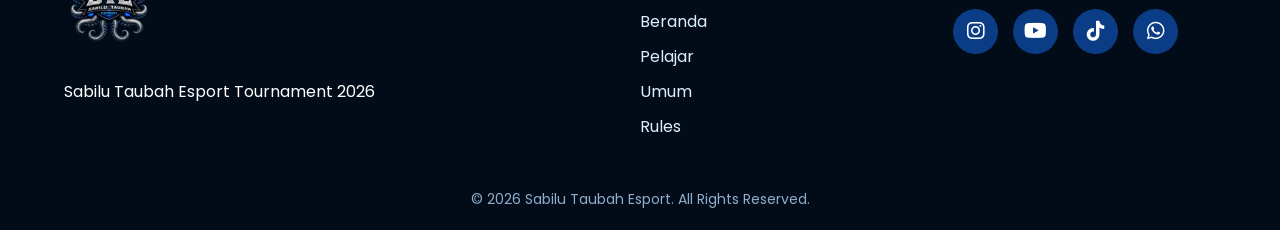
==== commit 43a40eb6: "Update contact phone number and WhatsApp link" ====
--- a/index.html
+++ b/index.html
@@ -65,30 +65,10 @@
 
 <a href="umum.html">Umum</a>
 
-<a href="#">Rules</a>
+<a href="rules.html">Rules</a>
 
 <a href="timeline.html">TIMELINE</a>
-    <section id="timeline" class="timeline">
-
-    <div class="container">
-
-        <h2>TIMELINE TOURNAMENT</h2>
-
-        <p class="timeline-subtitle">
-            Jadwal Resmi Sabilu Taubah Esport Tournament 2026
-        </p>
-
-        <div class="timeline-poster">
-
-            <img src="assets/timeline-poster.jpg"
-                 alt="Timeline Tournament">
-
-        </div>
-
-    </div>
-
-</section>
-
+   
 <a href="#">Sponsor</a>
 
 <a href="#">FAQ</a>
@@ -313,7 +293,7 @@
 
 <h3>Contact</h3>
 
-<p>085177010150</p>
+<p>0881036428610</p>
 
 </div>
 
@@ -445,7 +425,7 @@
         <i class="fab fa-tiktok"></i>
     </a>
 
-    <a href="https://wa.me/6285177010150" target="_blank">
+    <a href="https://wa.me/62881036428610" target="_blank">
         <i class="fab fa-whatsapp"></i>
     </a>
 
@@ -465,8 +445,7 @@
 
 <script src="js/loader.js"></script>
 <script src="js/script.js"></script>
+
 </body>
 
-</body>
-
 </html>
--- a/css/style.css
+++ b/css/style.css
@@ -1242,3 +1242,60 @@
         0 0 60px rgba(0,170,255,.45);
 
 }
+/* ==========================
+TIMELINE PAGE
+========================== */
+
+.timeline-page{
+
+    padding-top:170px;
+    padding-bottom:100px;
+
+}
+
+.timeline-page h1{
+
+    text-align:center;
+    font-size:50px;
+    color:#39c4ff;
+    font-family:'Orbitron',sans-serif;
+
+}
+
+.timeline-page p{
+
+    text-align:center;
+    color:#dbefff;
+    margin:20px 0 50px;
+
+}
+
+.poster{
+
+    display:flex;
+    justify-content:center;
+
+}
+
+.poster img{
+
+    width:100%;
+    max-width:800px;
+
+    border-radius:20px;
+
+    border:2px solid rgba(0,170,255,.25);
+
+    box-shadow:0 0 40px rgba(0,170,255,.35);
+
+    transition:.35s;
+
+}
+
+.poster img:hover{
+
+    transform:scale(1.02);
+
+    box-shadow:0 0 60px rgba(0,170,255,.45);
+
+}
